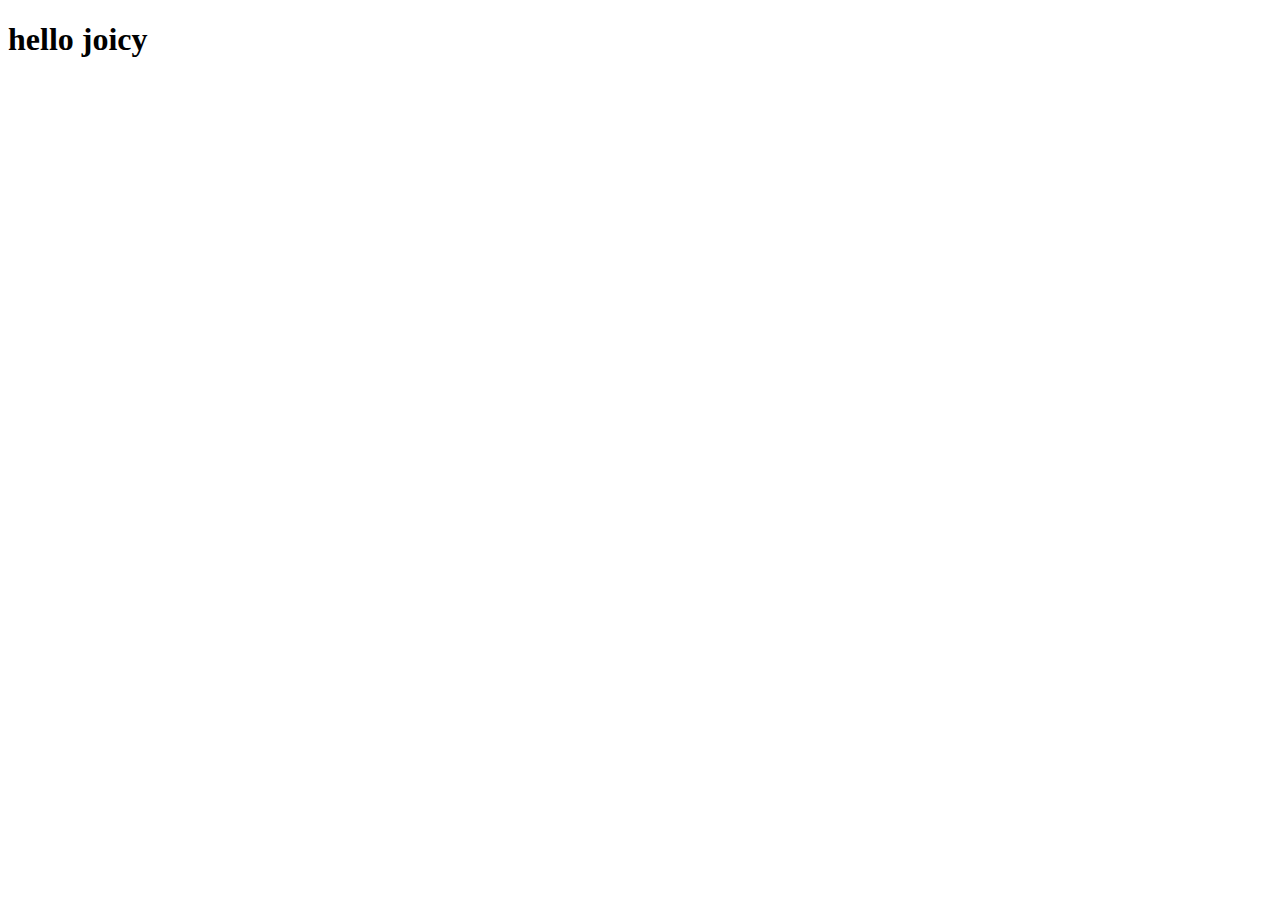
==== index.html @ d1c35540 "empty" ====
<!DOCTYPE html>
<html lang="en">
  <head>
    <meta charset="UTF-8">
    <meta name="viewport" content="width=device-width, initial-scale=1.0">
    <meta http-equiv="X-UA-Compatible" content="ie=edge">
    <title>Static Template</title>
  </head>
  <body>
    <h1>hello joicy</h1>
  </body>
</html>
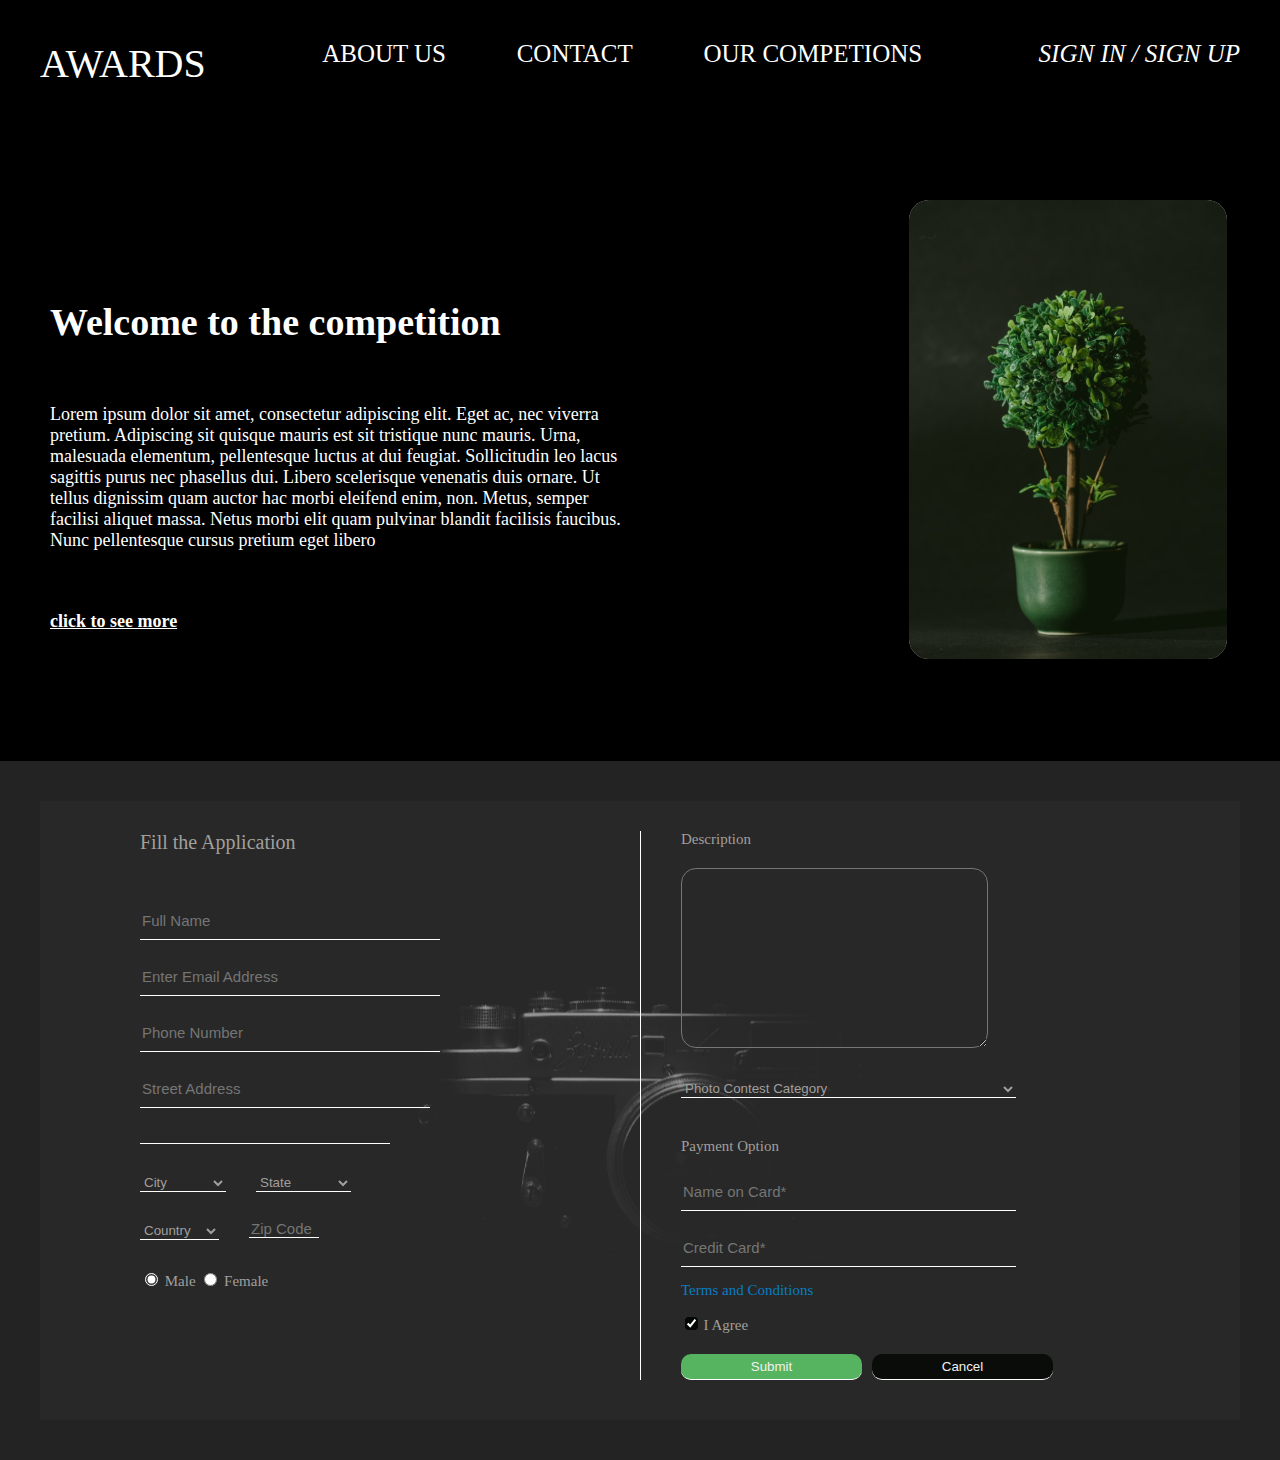
==== commit 0fc3b613: "webdesign" ====
--- a/index.html
+++ b/index.html
@@ -1,12 +1,139 @@
 <!DOCTYPE html>
 <html lang="en">
   <head>
-    <meta charset="UTF-8">
-    <meta name="viewport" content="width=device-width, initial-scale=1.0">
-    <meta http-equiv="X-UA-Compatible" content="ie=edge">
-    <title>Static Template</title>
+    <meta charset="UTF-8" />
+    <meta name="viewport" content="width=device-width, initial-scale=1.0" />
+    <meta http-equiv="X-UA-Compatible" content="ie=edge" />
+    <title>webpage </title>
+    <link href="style.css" rel="stylesheet" />
   </head>
-  <body>
-    <h1>hello joicy</h1>
-  </body>
-</html>+    <body>
+      <div class="parent-container">
+        <div class="nav-container">
+            <div class="award"><a href="awards" class="hover-effect">AWARDS</a></div>
+            <div class="nav-middile">
+              <div><a href="about us" class="hover-effect">ABOUT US </a></div>
+              <div><a href="contact" class="hover-effect">CONTACT</a></div>
+              <div><a href="competion" class="hover-effect">OUR COMPETIONS</a></div>
+            </div>
+            <div class="entry"><a href="signin/signout" class="hover-effect">SIGN IN / SIGN UP</a></div>
+        </div>
+        <div class="details">
+            <div class="content">
+                <div class="invite">
+                   Welcome to the competition
+                </div>
+                <div class="description">
+                Lorem ipsum dolor sit amet, consectetur adipiscing elit. Eget ac, nec viverra pretium. 
+                Adipiscing sit quisque mauris est sit tristique nunc mauris. Urna, malesuada elementum, 
+                pellentesque luctus at dui feugiat. Sollicitudin leo lacus sagittis purus nec phasellus dui. 
+                Libero scelerisque venenatis duis ornare. Ut tellus dignissim quam auctor hac morbi 
+                eleifend enim, non. Metus, semper facilisi aliquet massa. Netus morbi elit quam pulvinar 
+                blandit facilisis faucibus. Nunc pellentesque cursus pretium eget libero
+                </div>
+                <div class="click">
+                    <h4>click to see more</h4>
+                </div>
+            </div>
+            <div class="image">
+                <img src="/asset/tree.svg" alt="tree picture" height="459" width="318">;
+            </div>
+        </div>
+        <div class="parentbox">
+          <form>
+              <div class="childbox">
+                <div class="first-half">
+                  <div class="formhead">Fill the Application</div>
+                  <div><input type="text" id="full-name" class="textfield-length" name="fullname" placeholder="Full Name" required></div>
+                  <div><input type="email" id="email" class="textfield-length" name="email" placeholder="Enter Email Address"></div>
+                  <div><input type="tel" id="phone" class="textfield-length" name="phone" placeholder="Phone Number"></div>
+                  <div><input type="text" id="Address" name="Address" placeholder="Street Address"></div>
+                  <div><input type="text" id="empty-field" name="empty"></div>
+                  <div class="selection">
+                    <div> 
+                      <select name="city" id="city">
+                        <option value="city" class="option-colour">City</option>
+                        <option value="Mumbai" class="option-colour">Mumbai</option>
+                        <option value="Chennai" class="option-colour">Chennai</option>
+                        <option value="Bangalore" class="option-colour">Bangalore</option>
+                        <option value="Hyderabad" class="option-colour">Hyderabad</option>
+                      </select>
+                    </div>
+                    <div>
+                      <select name="state" id="state">
+                        <option value="state" class="option-colour">State</option>
+                        <option value="Maharashtra" class="option-colour">Maharashtra</option>
+                        <option value="Tamilnadu" class="option-colour">Tamilnadu</option>
+                        <option value="Karnataka" class="option-colour">Karnataka</option>
+                        <option value="Telangana" class="option-colour">Telangana</option>
+                      </select>
+                    </div>
+                  </div>
+                  <div class="select-country">
+                    <div>
+                      <select name="country" id="country">
+                        <option value="country" class="option-colour">Country</option>
+                        <option value="India" class="option-colour">India</option>
+                        <option value="Canada" class="option-colour">Canada</option>
+                        <option value="Singapore" class="option-colour">singapore</option>
+                        <option value="Germany" class="option-colour">Germany</option>
+                      </select>  
+                    </div>
+                    <div>
+                      <input type="text" id="zipcode" placeholder="Zip Code">
+                    </div>
+                  </div>
+                  <div class="icon">
+                    <input type="radio"  name="gender" id="male" checked>
+                    <label for="male">Male</label>
+                    <input type="radio" name="gender" id="Female">
+                    <label for="female">Female</label>
+                  </div>
+                </div>
+                <div class="second-half">
+                  <div class="explanation">
+                    <label for="Description">Description</label>
+                  </div>
+                  <div>
+                    <textarea name="description" class="explanation-area"></textarea>
+                  </div>
+                  <div>
+                    <select name="photo-contest" id="photo" class="textfield-length">
+                      <option value="contest" class="option-colour">Photo Contest Category</option>
+                      <option value="nature" class="option-colour">Art of Nature</option>
+                      <option value="aquatic" class="option-colour">Aquatic Life</option>
+                      <option value="wild" class="option-colour">Wild Life</option>
+                    </select>  
+                  </div>
+                  <div class="payment">
+                    <label for="payment">Payment Option</label>
+                  </div>
+                  <div>
+                    <input type="text" id="card" class="textfield-length" name="card" placeholder="Name on Card*">
+                  </div>
+                  <div>
+                    <input type="text" id="credit" class="textfield-length" name="credit" placeholder="Credit Card*">
+                  </div>
+                  <div class="terms">
+                    <label for="terms" class="conditions">Terms and Conditions</label>
+                  </div>
+                  <div>
+                    <input type="checkbox" name="checkbox" id="accept" checked />
+                    <label for="agree" class="agreement">I Agree</label>
+                  </div>
+                  <div class="submission">
+                    <div>
+                      <input type=" button" id="submit" value="Submit">
+                    </div>
+                    <div>
+                      <input type=" button" id="cancel" value="Cancel">
+                    </div>
+                  </div>
+                </div>
+              </div> 
+          </form>    
+        </div>
+      </div>
+    </body>
+</html>
+
--- a/style.css
+++ b/style.css
@@ -0,0 +1,317 @@
+ *{
+    box-sizing: border-box;
+    
+ } 
+ html
+ {
+   font-size: 62.5%;
+   
+ }
+ body
+ { 
+   margin: 0; 
+   background-color: black;
+   
+ }
+.parent-container
+ {
+    
+    width: 100%;  
+    
+ }    
+ .nav-container
+ {
+   width: 100%; 
+   display: flex;
+   justify-content: space-between;
+   padding:4rem;
+   position: fixed;
+   background-color:black;
+}
+
+.nav-middile
+{
+ width: 50%;
+ display:flex ;
+ justify-content:space-between;
+ font-family:Arsenal;
+ font-size: 2.5rem;
+ font-weight: 400;
+}
+a
+ {
+   text-decoration: none;
+   color:white;
+}
+.award
+{font-family:Arsenal ;
+ font-size: 4rem;
+ font-weight: 400;
+}
+.hover-effect:hover
+{
+   font-weight: 700;
+}
+
+.entry
+{
+ font-family:Inter;
+ font-size: 2.5rem;
+ font-style: italic;
+ font-weight: 400;
+}   
+
+.details
+{
+  display:flex;
+  justify-content:space-between;
+  margin-left: 50px;
+  margin-right: 50px; 
+}
+.invite
+{
+   font-family:Inter;
+  font-size: 3.8rem;
+  font-weight: 600;
+}
+.content
+{
+    color: white;
+    margin-top: 30rem;
+    max-width:50%;
+}
+.description
+{  margin-top: 60px;
+   margin-bottom: 60px;
+   font-family:Inter;
+   font-size: 1.8rem;
+   font-weight: 300;
+}
+.click
+{ 
+   font-family:Inter;
+   font-size: 1.8rem;
+   font-weight: 300;
+   cursor:pointer; 
+   color:white;
+   text-decoration: underline;
+}
+.image
+{
+  border-radius: 30px;
+  margin-top: 20rem;
+  
+}
+.parentbox
+{
+   
+   width:100%; 
+   margin-top:100px;
+   padding:40px; 
+   background-image: url(/asset/camera.svg);
+   background-position: center;
+}
+.childbox
+{
+  
+   width: 100%; 
+    background-color:rgba(46,46,46,.5);   
+    display:flex;
+    justify-content:flex-start;
+    padding-top: 3rem;
+    padding-bottom: 4rem;
+}
+ .textfield-length
+{
+  width: 60%;
+} 
+ .first-half
+{
+   width: 50%;   
+   padding-left: 10rem; 
+    
+}
+ .second-half
+ {  width: 50%; 
+   border-left: 1px solid white;
+   padding-left: 4rem;
+}  
+.formhead
+{
+ font-size: 2rem;
+ margin-bottom: 30px;
+ color: rgb(161, 159, 156);
+   
+}
+ input
+{
+  background-color: transparent;
+  border: none;
+  border-bottom: 1px solid white;
+  padding-bottom: 10px;
+  padding-top:30px;  
+}  
+ 
+#empty-field
+{
+ 
+   padding-bottom: 10px;
+   padding-top:10px;
+   width:50%;
+}
+
+::placeholder
+{
+   font-size: 1.5rem;
+}
+.selection
+{
+  
+  display:flex;
+  justify-content:flex-start;
+}
+#city
+{
+   background-color:transparent;
+   border: none;
+   border-bottom: 1px solid white;
+   margin-top:30px;
+   color:rgb(161, 159, 156);
+   margin-right: 3rem;
+   
+}
+#state
+{
+   background-color:transparent;
+   border: none;
+   border-bottom: 1px solid white;
+   margin-top:30px;
+   color: rgb(161, 159, 156);
+   
+}
+#Address
+{
+  width: 58%;
+}
+.select-country
+{ 
+   display:flex;
+  justify-content: flex-start;
+}
+#country
+{
+   background-color:transparent;
+   border: none;
+   border-bottom: 1px solid white;
+   margin-top:30px;
+   color: rgb(161, 159, 156);
+   margin-right: 3rem;
+  
+}
+#zipcode
+{
+   padding-bottom: 0;
+   width: 70px;
+}
+.option-colour
+{
+ color: white;
+ background-color:rgb(53, 52, 52);
+}
+
+.icon
+{
+  margin-top: 30px;
+  color:rgb(161, 159, 156);
+  font-size: 1.5rem;  
+}
+input[type="radio"] 
+{
+   accent-color: white;
+}
+
+
+.explanation
+{
+   background-color:transparent;
+   color:rgb(161, 159, 156);
+   font-size:1.5rem; 
+}
+.explanation-area
+{
+ width:55%;
+ height: 20vh;
+ border-radius: 15px;
+ margin-top: 20px;
+ background-color:transparent;
+}
+#photo
+{
+   background-color:transparent;
+   border: none;
+   border-bottom: 1px solid white;
+   margin-top:30px;
+   color: rgb(161, 159, 156);  
+}
+.payment
+{
+   background-color:transparent;
+   color: rgb(161, 159, 156);
+   font-size: 1.5rem;
+   margin-top: 40px;
+    
+}
+.conditions
+{
+   background-color:transparent;
+   color: rgb(7, 125, 194);
+   font-size: 1.5rem; 
+   
+}
+.terms
+{
+  margin-top: 15px;
+  margin-bottom: 15px;
+}
+.agreement
+{
+   background-color:transparent;
+   color: rgb(161, 159, 156);
+   font-size: 1.5rem; 
+}
+input[type="checkbox"] 
+{
+   accent-color: rgb(4, 8, 5);
+}
+
+ .submission
+{
+  display: flex;
+  justify-content:flex-start;  
+}   
+#submit
+{
+   background-color: rgba(86, 179, 95, 1);
+   color: rgba(241, 241, 241, 1);
+   cursor: pointer;
+   border-radius: 10px;
+   padding-top: 0.5rem;
+   padding-bottom: 0.5rem;
+   margin-top: 2rem;
+   text-align: center;
+   margin-right: 1rem;
+}
+#cancel
+{
+   background-color: rgb(9, 12, 9);
+   color: rgba(241, 241, 241, 1);
+   cursor: pointer;
+   border-radius: 10px;
+   padding-top: 0.5rem; 
+   padding-bottom: 0.5rem;
+   margin-top: 2rem;
+   text-align: center;
+}
+
+    
+
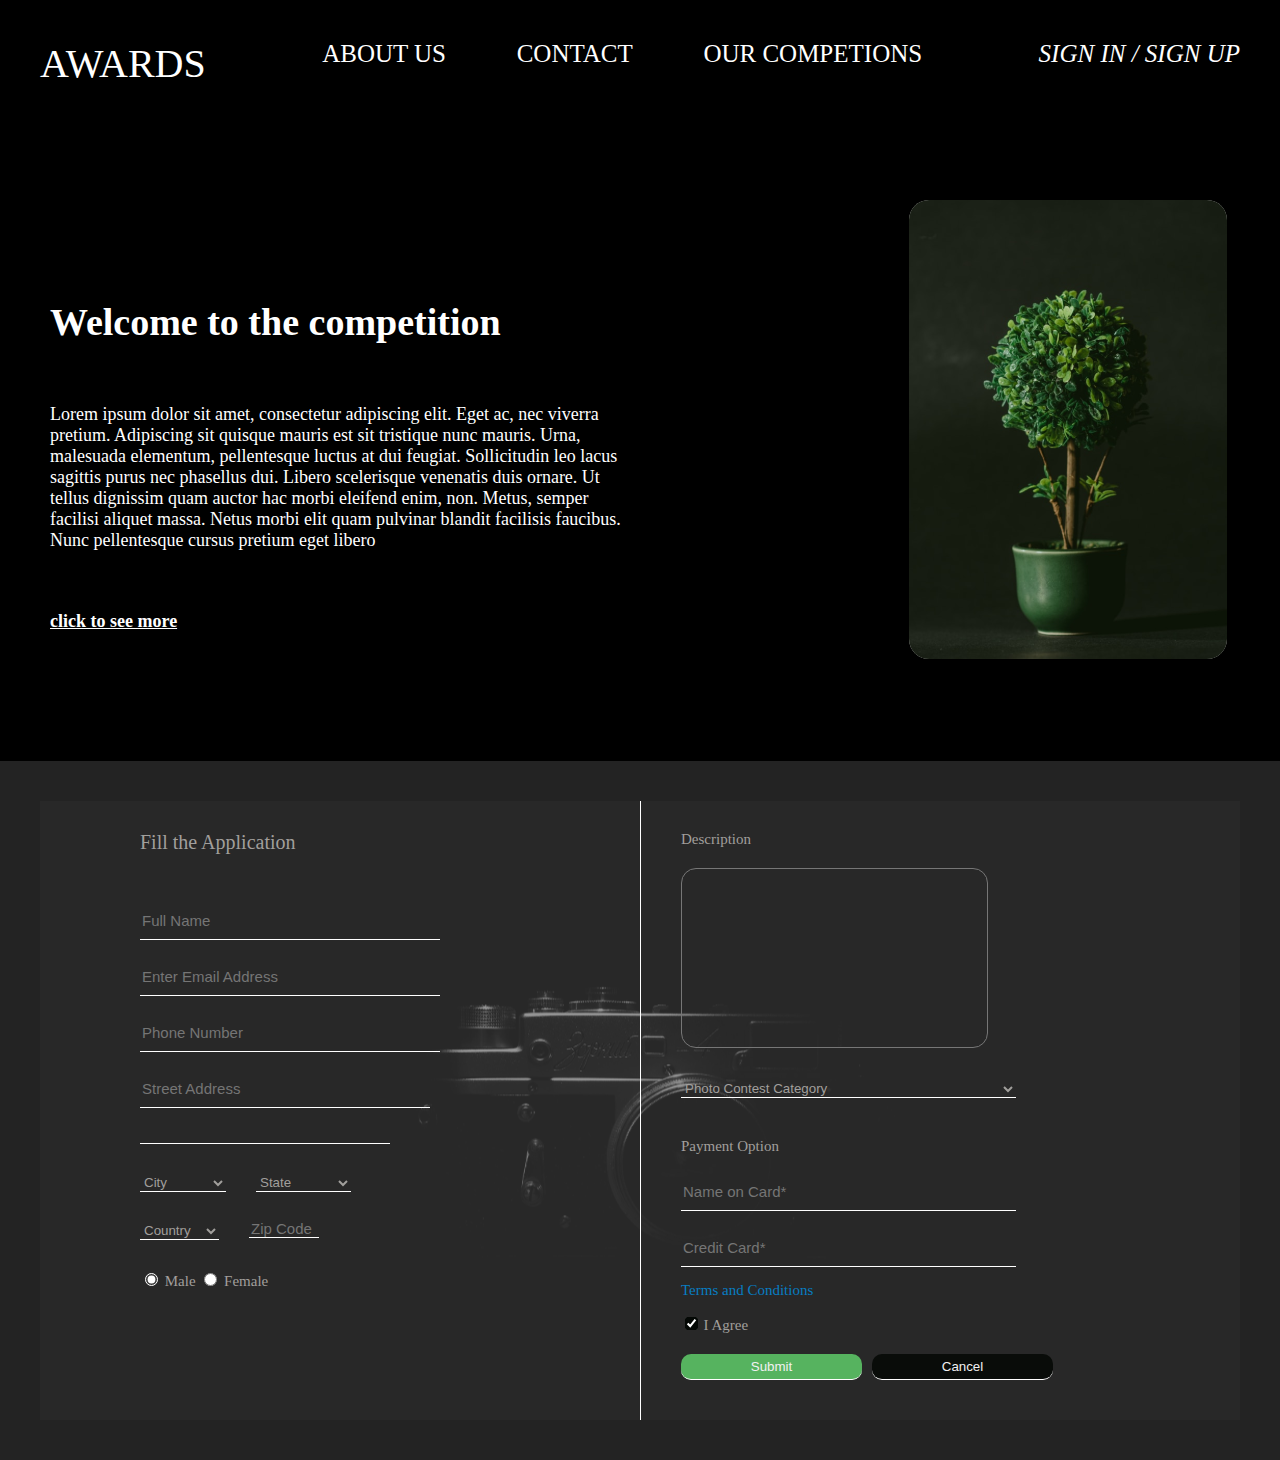
==== commit 7b118be5: "webpage" ====
--- a/index.html
+++ b/index.html
@@ -46,7 +46,7 @@
                   <div class="formhead">Fill the Application</div>
                   <div><input type="text" id="full-name" class="textfield-length" name="fullname" placeholder="Full Name" required></div>
                   <div><input type="email" id="email" class="textfield-length" name="email" placeholder="Enter Email Address"></div>
-                  <div><input type="tel" id="phone" class="textfield-length" name="phone" placeholder="Phone Number"></div>
+                  <div><input type="number" id="phone" class="textfield-length" name="phone" placeholder="Phone Number"></div>
                   <div><input type="text" id="Address" name="Address" placeholder="Street Address"></div>
                   <div><input type="text" id="empty-field" name="empty"></div>
                   <div class="selection">
--- a/style.css
+++ b/style.css
@@ -13,17 +13,20 @@
    background-color: black;
    
  }
+ 
 .parent-container
  {
     
-    width: 100%;  
-    
- }    
+  /*min-width: 1200px; */ width: 100%;
+        
+    
+ }   
  .nav-container
  {
-   width: 100%; 
+   width: 100%;  
    display: flex;
    justify-content: space-between;
+   flex-wrap: wrap;
    padding:4rem;
    position: fixed;
    background-color:black;
@@ -34,6 +37,7 @@
  width: 50%;
  display:flex ;
  justify-content:space-between;
+ flex-wrap: wrap;
  font-family:Arsenal;
  font-size: 2.5rem;
  font-weight: 400;
@@ -44,7 +48,8 @@
    color:white;
 }
 .award
-{font-family:Arsenal ;
+{
+ font-family:Arsenal ;
  font-size: 4rem;
  font-weight: 400;
 }
@@ -65,6 +70,7 @@
 {
   display:flex;
   justify-content:space-between;
+  flex-wrap: wrap;
   margin-left: 50px;
   margin-right: 50px; 
 }
@@ -105,21 +111,24 @@
 .parentbox
 {
    
-   width:100%; 
+  width: 100%;  
    margin-top:100px;
    padding:40px; 
    background-image: url(/asset/camera.svg);
    background-position: center;
+   background-repeat: no-repeat;
+   
 }
 .childbox
 {
-  
-   width: 100%; 
+    width:100%;    
     background-color:rgba(46,46,46,.5);   
     display:flex;
-    justify-content:flex-start;
-    padding-top: 3rem;
-    padding-bottom: 4rem;
+    justify-content:flex-start; 
+    flex-wrap: wrap;
+    height: fit-content;
+    /* padding-top: 3rem;
+    padding-bottom: 4rem; */
 }
  .textfield-length
 {
@@ -127,18 +136,23 @@
 } 
  .first-half
 {
-   width: 50%;   
+  width:50%;
+  min-width:40rem; 
    padding-left: 10rem; 
     
 }
  .second-half
- {  width: 50%; 
+   {  
+   width:50%; 
+   min-width:40rem;
    border-left: 1px solid white;
    padding-left: 4rem;
+   
 }  
 .formhead
 {
  font-size: 2rem;
+ margin-top: 3rem;
  margin-bottom: 30px;
  color: rgb(161, 159, 156);
    
@@ -169,6 +183,7 @@
   
   display:flex;
   justify-content:flex-start;
+  flex-wrap: wrap;
 }
 #city
 {
@@ -179,6 +194,7 @@
    color:rgb(161, 159, 156);
    margin-right: 3rem;
    
+   
 }
 #state
 {
@@ -197,6 +213,7 @@
 { 
    display:flex;
   justify-content: flex-start;
+  flex-wrap: wrap;
 }
 #country
 {
@@ -213,17 +230,18 @@
    padding-bottom: 0;
    width: 70px;
 }
-.option-colour
+ .option-colour
 {
  color: white;
  background-color:rgb(53, 52, 52);
-}
+} 
 
 .icon
 {
   margin-top: 30px;
   color:rgb(161, 159, 156);
-  font-size: 1.5rem;  
+  font-size: 1.5rem; 
+  margin-bottom: 4rem;; 
 }
 input[type="radio"] 
 {
@@ -235,7 +253,8 @@
 {
    background-color:transparent;
    color:rgb(161, 159, 156);
-   font-size:1.5rem; 
+   font-size:1.5rem;
+   margin-top: 3rem; 
 }
 .explanation-area
 {
@@ -244,15 +263,16 @@
  border-radius: 15px;
  margin-top: 20px;
  background-color:transparent;
-}
-#photo
+ resize: none;
+}
+ #photo
 {
    background-color:transparent;
    border: none;
    border-bottom: 1px solid white;
    margin-top:30px;
    color: rgb(161, 159, 156);  
-}
+} 
 .payment
 {
    background-color:transparent;
@@ -282,12 +302,16 @@
 input[type="checkbox"] 
 {
    accent-color: rgb(4, 8, 5);
+   
 }
 
  .submission
 {
   display: flex;
-  justify-content:flex-start;  
+  justify-content:flex-start; 
+  flex-wrap: wrap;
+  margin-bottom: 4rem;; 
+  
 }   
 #submit
 {
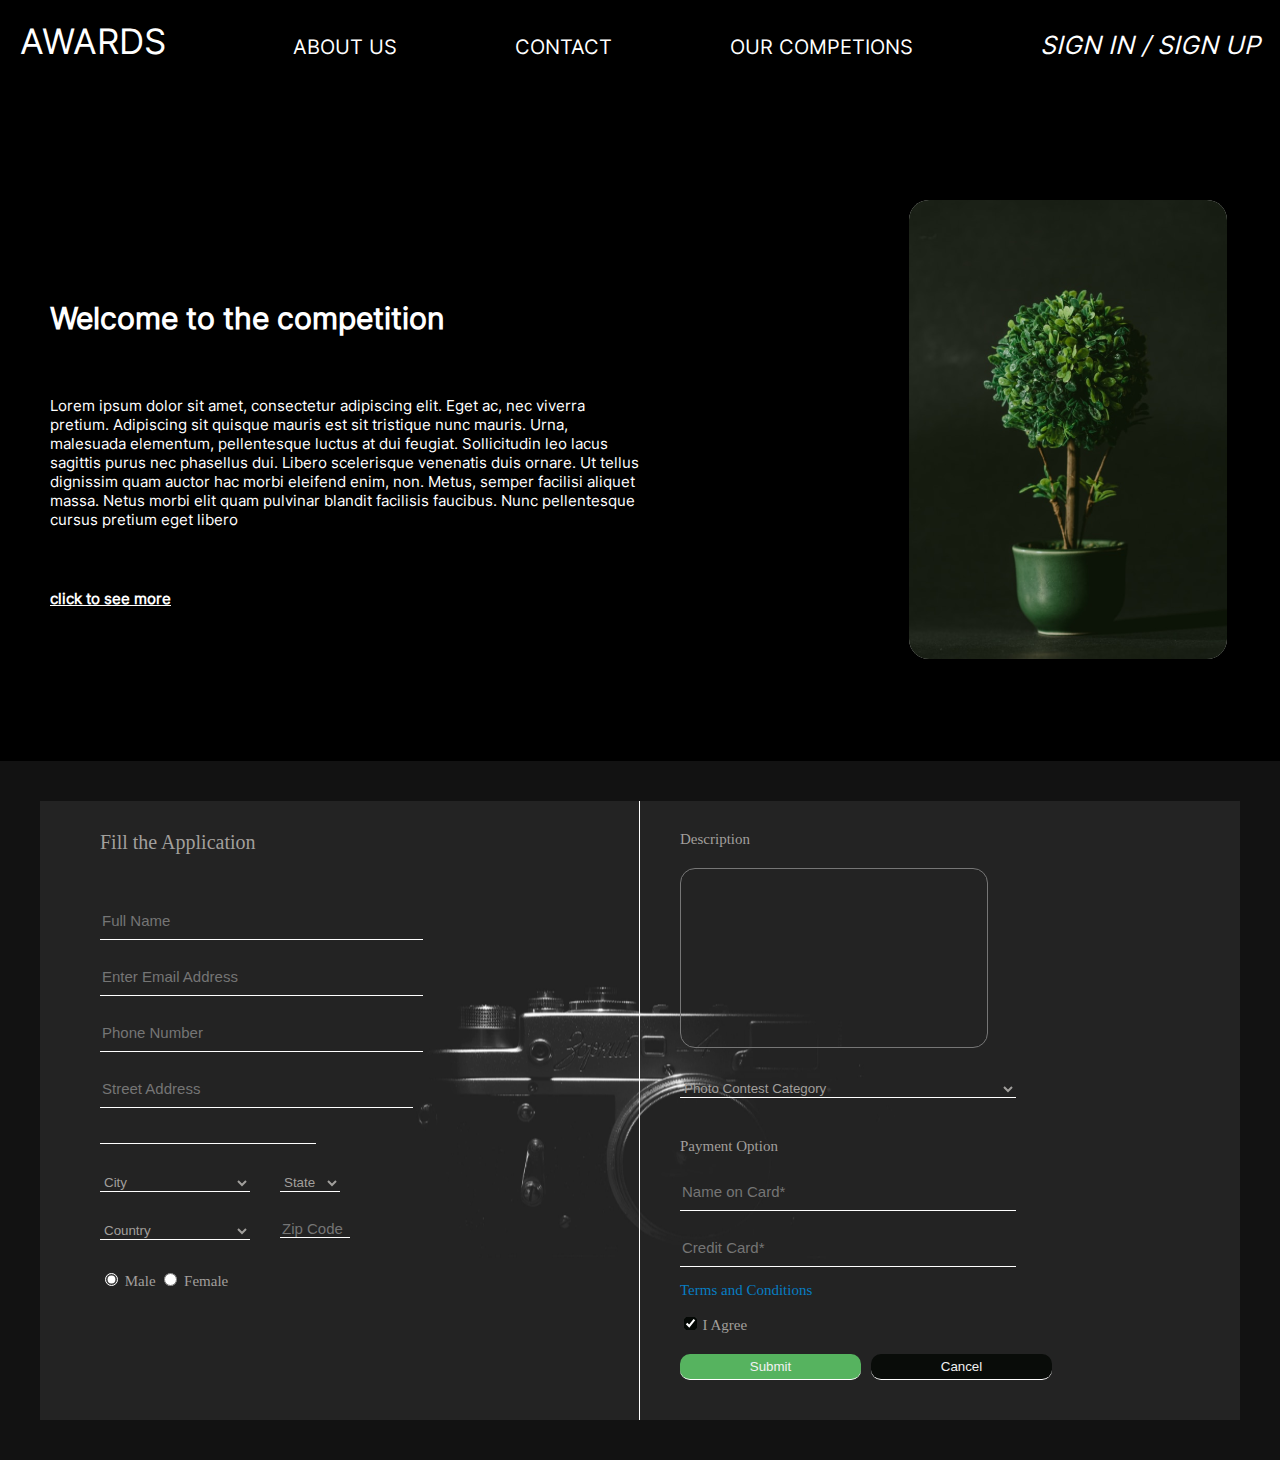
==== commit 6e8e4f06: "webpage assignment" ====
--- a/index.html
+++ b/index.html
@@ -90,6 +90,7 @@
                     <label for="female">Female</label>
                   </div>
                 </div>
+                
                 <div class="second-half">
                   <div class="explanation">
                     <label for="Description">Description</label>
--- a/style.css
+++ b/style.css
@@ -7,27 +7,33 @@
    font-size: 62.5%;
    
  }
+ @font-face
+ {
+   font-family:inter;
+   src:url(./font/Inter/static/Inter-Regular.ttf)
+ }
+
  body
  { 
    margin: 0; 
    background-color: black;
-   
  }
  
 .parent-container
  {
     
-  /*min-width: 1200px; */ width: 100%;
-        
-    
- }   
+   width: 100%;
+   max-width:1500px;      
+}
+
  .nav-container
  {
    width: 100%;  
    display: flex;
    justify-content: space-between;
+   align-items: baseline;
    flex-wrap: wrap;
-   padding:4rem;
+   padding:2rem; 
    position: fixed;
    background-color:black;
 }
@@ -37,9 +43,10 @@
  width: 50%;
  display:flex ;
  justify-content:space-between;
+ align-items:flex-end; 
  flex-wrap: wrap;
- font-family:Arsenal;
- font-size: 2.5rem;
+ font-family:inter;
+ font-size: 2rem;
  font-weight: 400;
 }
 a
@@ -49,9 +56,10 @@
 }
 .award
 {
- font-family:Arsenal ;
- font-size: 4rem;
+ font-family:inter;
+ font-size: 3.5rem;
  font-weight: 400;
+ 
 }
 .hover-effect:hover
 {
@@ -76,8 +84,8 @@
 }
 .invite
 {
-   font-family:Inter;
-  font-size: 3.8rem;
+  font-family:Inter;
+  font-size: 3rem;
   font-weight: 600;
 }
 .content
@@ -90,13 +98,13 @@
 {  margin-top: 60px;
    margin-bottom: 60px;
    font-family:Inter;
-   font-size: 1.8rem;
+   font-size: 1.5rem;
    font-weight: 300;
 }
 .click
 { 
    font-family:Inter;
-   font-size: 1.8rem;
+   font-size: 1.5rem;
    font-weight: 300;
    cursor:pointer; 
    color:white;
@@ -110,44 +118,39 @@
 }
 .parentbox
 {
-   
-  width: 100%;  
+   background-color:rgba(35,35,35,.5);
+   width: 100%;  
    margin-top:100px;
    padding:40px; 
+   min-width: 500px;  
+   
+}
+.childbox
+{  
+   display:flex;
+   justify-content:space-around; 
+   flex-wrap: wrap;
    background-image: url(/asset/camera.svg);
    background-position: center;
    background-repeat: no-repeat;
-   
-}
-.childbox
-{
-    width:100%;    
-    background-color:rgba(46,46,46,.5);   
-    display:flex;
-    justify-content:flex-start; 
-    flex-wrap: wrap;
-    height: fit-content;
-    /* padding-top: 3rem;
-    padding-bottom: 4rem; */
-}
+   background-image: cover;
+} 
  .textfield-length
 {
   width: 60%;
 } 
  .first-half
 {
-  width:50%;
-  min-width:40rem; 
-   padding-left: 10rem; 
-    
+  flex-grow: 1; 
+  flex-basis: 50%;
+  border-right: 1px solid white;
+  padding-left:6rem;
 }
  .second-half
-   {  
-   width:50%; 
-   min-width:40rem;
-   border-left: 1px solid white;
-   padding-left: 4rem;
-   
+{  
+  flex-grow: 1;
+  flex-basis: 50%;
+  padding-left: 4rem;
 }  
 .formhead
 {
@@ -163,7 +166,12 @@
   border: none;
   border-bottom: 1px solid white;
   padding-bottom: 10px;
-  padding-top:30px;  
+  padding-top:30px;
+  color: white;
+}
+input:focus,textarea:focus
+{
+  outline: none;
 }  
  
 #empty-field
@@ -171,7 +179,7 @@
  
    padding-bottom: 10px;
    padding-top:10px;
-   width:50%;
+   width:40%;
 }
 
 ::placeholder
@@ -193,8 +201,7 @@
    margin-top:30px;
    color:rgb(161, 159, 156);
    margin-right: 3rem;
-   
-   
+   width:15rem;
 }
 #state
 {
@@ -203,7 +210,7 @@
    border-bottom: 1px solid white;
    margin-top:30px;
    color: rgb(161, 159, 156);
-   
+   width: 6rem;
 }
 #Address
 {
@@ -211,7 +218,7 @@
 }
 .select-country
 { 
-   display:flex;
+  display:flex;
   justify-content: flex-start;
   flex-wrap: wrap;
 }
@@ -223,18 +230,19 @@
    margin-top:30px;
    color: rgb(161, 159, 156);
    margin-right: 3rem;
-  
+   width: 15rem;
 }
 #zipcode
 {
    padding-bottom: 0;
-   width: 70px;
+   width:7rem;
 }
  .option-colour
 {
  color: white;
  background-color:rgb(53, 52, 52);
 } 
+
 
 .icon
 {
@@ -264,6 +272,7 @@
  margin-top: 20px;
  background-color:transparent;
  resize: none;
+ color: white;
 }
  #photo
 {
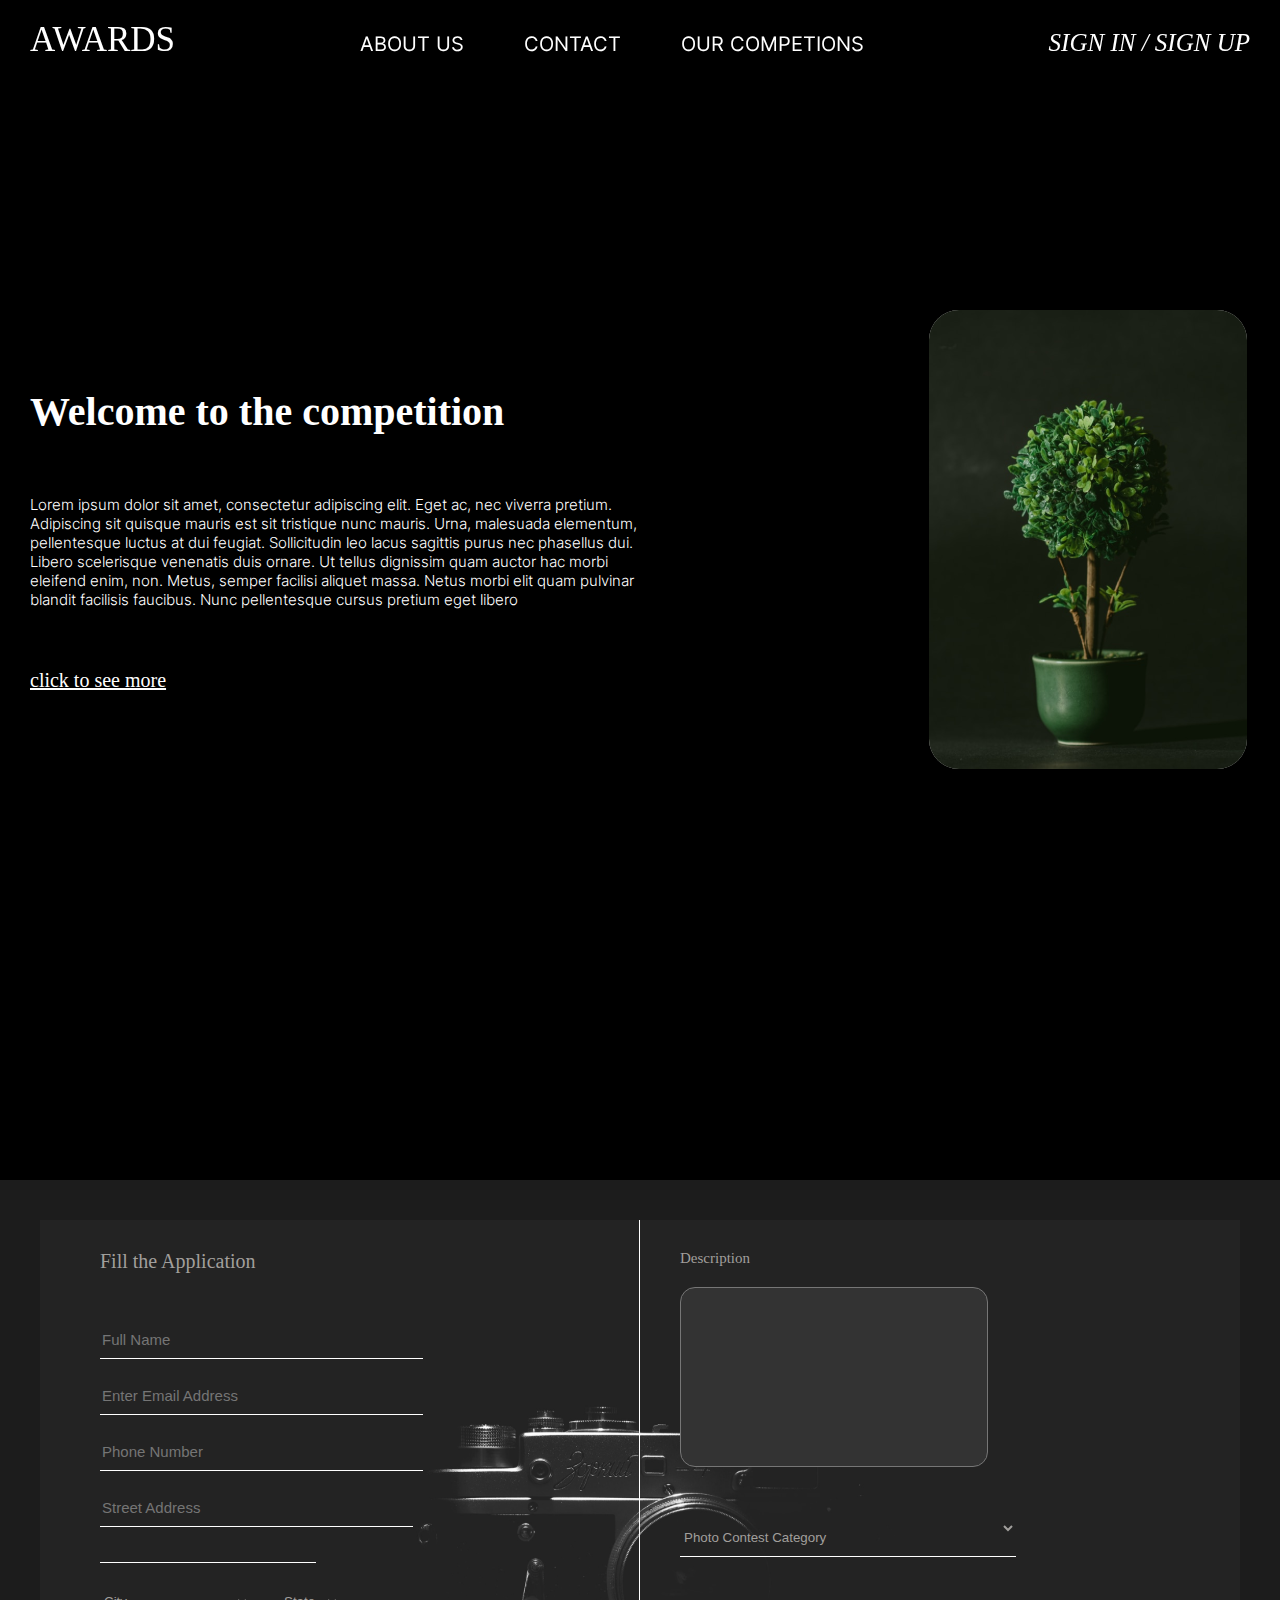
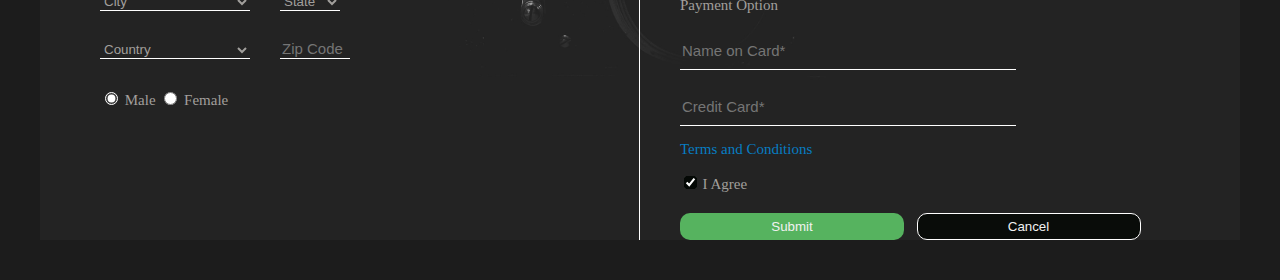
==== commit 495b4745: "assignment webpage" ====
--- a/index.html
+++ b/index.html
@@ -8,89 +8,81 @@
     <link href="style.css" rel="stylesheet" />
   </head>
     <body>
-      <div class="parent-container">
-        <div class="nav-container">
-            <div class="award"><a href="awards" class="hover-effect">AWARDS</a></div>
-            <div class="nav-middile">
-              <div><a href="about us" class="hover-effect">ABOUT US </a></div>
-              <div><a href="contact" class="hover-effect">CONTACT</a></div>
-              <div><a href="competion" class="hover-effect">OUR COMPETIONS</a></div>
+     <div class="parent-container">
+          <div class="nav-container">
+              <div class="award"><a href="awards" class="hover-effect">AWARDS</a></div>
+              <div class="nav-middile">
+                <div><a href="about us" class="hover-effect">ABOUT US </a></div>
+                <div><a href="contact" class="hover-effect">CONTACT</a></div>
+                <div><a href="competion" class="hover-effect">OUR COMPETIONS</a></div>
+              </div>
+              <div class="entry"><a href="signin/signout" class="hover-effect">SIGN IN / SIGN UP</a></div>
+          </div>
+        <div class="second-container">
+            <div class="details">
+              <div class="content">
+                  <div class="invite">
+                   Welcome to the competition
+                  </div>
+                  <div class="description">
+                  Lorem ipsum dolor sit amet, consectetur adipiscing elit. Eget ac, nec viverra pretium. 
+                  Adipiscing sit quisque mauris est sit tristique nunc mauris. Urna, malesuada elementum, 
+                  pellentesque luctus at dui feugiat. Sollicitudin leo lacus sagittis purus nec phasellus dui. 
+                  Libero scelerisque venenatis duis ornare. Ut tellus dignissim quam auctor hac morbi 
+                  eleifend enim, non. Metus, semper facilisi aliquet massa. Netus morbi elit quam pulvinar 
+                  blandit facilisis faucibus. Nunc pellentesque cursus pretium eget libero
+                  </div>
+                  <div class="click">
+                    click to see more
+                  </div>
+              </div>
+              <div>
+                <img src="/asset/image/tree.svg" alt="tree picture" class="image">;
+              </div>
             </div>
-            <div class="entry"><a href="signin/signout" class="hover-effect">SIGN IN / SIGN UP</a></div>
-        </div>
-        <div class="details">
-            <div class="content">
-                <div class="invite">
-                   Welcome to the competition
-                </div>
-                <div class="description">
-                Lorem ipsum dolor sit amet, consectetur adipiscing elit. Eget ac, nec viverra pretium. 
-                Adipiscing sit quisque mauris est sit tristique nunc mauris. Urna, malesuada elementum, 
-                pellentesque luctus at dui feugiat. Sollicitudin leo lacus sagittis purus nec phasellus dui. 
-                Libero scelerisque venenatis duis ornare. Ut tellus dignissim quam auctor hac morbi 
-                eleifend enim, non. Metus, semper facilisi aliquet massa. Netus morbi elit quam pulvinar 
-                blandit facilisis faucibus. Nunc pellentesque cursus pretium eget libero
-                </div>
-                <div class="click">
-                    <h4>click to see more</h4>
-                </div>
-            </div>
-            <div class="image">
-                <img src="/asset/tree.svg" alt="tree picture" height="459" width="318">;
-            </div>
-        </div>
-        <div class="parentbox">
-          <form>
-              <div class="childbox">
-                <div class="first-half">
-                  <div class="formhead">Fill the Application</div>
-                  <div><input type="text" id="full-name" class="textfield-length" name="fullname" placeholder="Full Name" required></div>
-                  <div><input type="email" id="email" class="textfield-length" name="email" placeholder="Enter Email Address"></div>
-                  <div><input type="number" id="phone" class="textfield-length" name="phone" placeholder="Phone Number"></div>
-                  <div><input type="text" id="Address" name="Address" placeholder="Street Address"></div>
-                  <div><input type="text" id="empty-field" name="empty"></div>
-                  <div class="selection">
-                    <div> 
-                      <select name="city" id="city">
-                        <option value="city" class="option-colour">City</option>
-                        <option value="Mumbai" class="option-colour">Mumbai</option>
-                        <option value="Chennai" class="option-colour">Chennai</option>
-                        <option value="Bangalore" class="option-colour">Bangalore</option>
-                        <option value="Hyderabad" class="option-colour">Hyderabad</option>
-                      </select>
+            <div class="parentbox">
+              <form>
+                <div class="childbox">
+                  <div class="first-half">
+                    <div class="formhead">Fill the Application</div>
+                    <div><input type="text" id="full-name" class="textfield-length" name="fullname" placeholder="Full Name" required></div>
+                    <div><input type="email" id="email" class="textfield-length" name="email" placeholder="Enter Email Address"></div>
+                    <div><input type="number" id="phone" class="textfield-length" name="phone" placeholder="Phone Number"></div>
+                    <div><input type="text" id="Address" name="Address" placeholder="Street Address"></div>
+                    <div><input type="text" id="empty-field" name="empty"></div>
+                    <div class="selection">
+                        <select name="city" id="city">
+                          <option value="city" class="option-colour">City</option>
+                          <option value="Mumbai" class="option-colour">Mumbai</option>
+                          <option value="Chennai" class="option-colour">Chennai</option>
+                          <option value="Bangalore" class="option-colour">Bangalore</option>
+                          <option value="Hyderabad" class="option-colour">Hyderabad</option>
+                        </select>
+                        <select name="state" id="state">
+                          <option value="state" class="option-colour">State</option>
+                          <option value="Maharashtra" class="option-colour">Maharashtra</option>
+                          <option value="Tamilnadu" class="option-colour">Tamilnadu</option>
+                          <option value="Karnataka" class="option-colour">Karnataka</option>
+                          <option value="Telangana" class="option-colour">Telangana</option>
+                        </select>
                     </div>
-                    <div>
-                      <select name="state" id="state">
-                        <option value="state" class="option-colour">State</option>
-                        <option value="Maharashtra" class="option-colour">Maharashtra</option>
-                        <option value="Tamilnadu" class="option-colour">Tamilnadu</option>
-                        <option value="Karnataka" class="option-colour">Karnataka</option>
-                        <option value="Telangana" class="option-colour">Telangana</option>
-                      </select>
+                    <div class="select-country">
+                        <select name="country" id="country">
+                          <option value="country" class="option-colour">Country</option>
+                          <option value="India" class="option-colour">India</option>
+                          <option value="Canada" class="option-colour">Canada</option>
+                          <option value="Singapore" class="option-colour">singapore</option>
+                          <option value="Germany" class="option-colour">Germany</option>
+                        </select>  
+                        <input type="text" id="zipcode" placeholder="Zip Code">
+                    </div>
+                    <div class="icon">
+                      <input type="radio"  name="gender" id="male" checked>
+                      <label for="male">Male</label>
+                      <input type="radio" name="gender" id="Female">
+                      <label for="female">Female</label>
                     </div>
                   </div>
-                  <div class="select-country">
-                    <div>
-                      <select name="country" id="country">
-                        <option value="country" class="option-colour">Country</option>
-                        <option value="India" class="option-colour">India</option>
-                        <option value="Canada" class="option-colour">Canada</option>
-                        <option value="Singapore" class="option-colour">singapore</option>
-                        <option value="Germany" class="option-colour">Germany</option>
-                      </select>  
-                    </div>
-                    <div>
-                      <input type="text" id="zipcode" placeholder="Zip Code">
-                    </div>
-                  </div>
-                  <div class="icon">
-                    <input type="radio"  name="gender" id="male" checked>
-                    <label for="male">Male</label>
-                    <input type="radio" name="gender" id="Female">
-                    <label for="female">Female</label>
-                  </div>
-                </div>
-                
                 <div class="second-half">
                   <div class="explanation">
                     <label for="Description">Description</label>
@@ -123,18 +115,16 @@
                     <label for="agree" class="agreement">I Agree</label>
                   </div>
                   <div class="submission">
-                    <div>
-                      <input type=" button" id="submit" value="Submit">
-                    </div>
-                    <div>
-                      <input type=" button" id="cancel" value="Cancel">
+                      <input type="submit" id="submit" value="Submit">
+                      <input type="submit" id="cancel" value="Cancel">
                     </div>
                   </div>
                 </div>
-              </div> 
+              </div>   
+            </div> 
           </form>    
-        </div>
       </div>
+     </div>
     </body>
 </html>
 
--- a/style.css
+++ b/style.css
@@ -10,41 +10,49 @@
  @font-face
  {
    font-family:inter;
-   src:url(./font/Inter/static/Inter-Regular.ttf)
+   src:url(./asset/font/Inter-VariableFont_slnt\,wght.ttf)
  }
 
  body
  { 
    margin: 0; 
    background-color: black;
- }
- 
-.parent-container
- {
-    
+   display: flex;
+   justify-content:center;
+ }
+ .parent-container
+ {
+   width: 100%; 
+   max-width:1500px;
+ }  
+ second-container
+ {
+   padding-top: 6rem;
+ }
+.nav-container
+ { 
    width: 100%;
-   max-width:1500px;      
-}
-
- .nav-container
- {
-   width: 100%;  
+   height: 2rem;
+   max-width: 1500px; 
    display: flex;
    justify-content: space-between;
    align-items: baseline;
    flex-wrap: wrap;
-   padding:2rem; 
-   position: fixed;
+   padding-top: 2rem;
+   padding-bottom: 2rem;
+   padding-right: 3rem;
+   padding-left: 3rem;   
+   position: fixed;  
    background-color:black;
-}
-
+ }
 .nav-middile
 {
- width: 50%;
+ 
  display:flex ;
+ gap:6rem;
  justify-content:space-between;
  align-items:flex-end; 
- flex-wrap: wrap;
+ flex-wrap: wrap; 
  font-family:inter;
  font-size: 2rem;
  font-weight: 400;
@@ -56,10 +64,10 @@
 }
 .award
 {
- font-family:inter;
  font-size: 3.5rem;
  font-weight: 400;
- 
+ display: flex;
+ align-items: flex-end;
 }
 .hover-effect:hover
 {
@@ -68,7 +76,6 @@
 
 .entry
 {
- font-family:Inter;
  font-size: 2.5rem;
  font-style: italic;
  font-weight: 400;
@@ -78,34 +85,37 @@
 {
   display:flex;
   justify-content:space-between;
+  padding-left:3rem;
+  padding-right: 3rem;
+  align-items: center; 
   flex-wrap: wrap;
-  margin-left: 50px;
-  margin-right: 50px; 
+  height: 120vh; 
+  /* margin-left: 50px;
+  margin-right: 50px;  */
 }
 .invite
 {
-  font-family:Inter;
-  font-size: 3rem;
+  font-size: 4rem;
   font-weight: 600;
 }
 .content
 {
     color: white;
-    margin-top: 30rem;
-    max-width:50%;
+    flex-basis:50%;
+    display: flex;
+    flex-direction: column;
+    justify-content: space-evenly;
 }
 .description
-{  margin-top: 60px;
-   margin-bottom: 60px;
-   font-family:Inter;
+ {  padding-top: 6rem;
+   padding-bottom: 6rem; 
+    font-family:Inter; 
    font-size: 1.5rem;
    font-weight: 300;
 }
 .click
 { 
-   font-family:Inter;
-   font-size: 1.5rem;
-   font-weight: 300;
+   font-size: 2rem;
    cursor:pointer; 
    color:white;
    text-decoration: underline;
@@ -113,31 +123,38 @@
 .image
 {
   border-radius: 30px;
-  margin-top: 20rem;
+  height:459px;
+  width:318px; 
   
+  
 }
 .parentbox
 {
-   background-color:rgba(35,35,35,.5);
+   background-color:rgba(35,35,35,.8);
    width: 100%;  
    margin-top:100px;
    padding:40px; 
-   min-width: 500px;  
-   
+   min-width: 500px;
 }
 .childbox
 {  
    display:flex;
    justify-content:space-around; 
    flex-wrap: wrap;
-   background-image: url(/asset/camera.svg);
+   background-image: url(/asset/image/camera.svg);
    background-position: center;
    background-repeat: no-repeat;
    background-image: cover;
 } 
  .textfield-length
 {
-  width: 60%;
+  min-width: 60%;
+  background-color: transparent;
+  border: none;
+  border-bottom: 1px solid white;
+  padding-bottom: 10px;
+  padding-top:30px;
+  color: white;
 } 
  .first-half
 {
@@ -160,8 +177,55 @@
  color: rgb(161, 159, 156);
    
 }
- input
-{
+input:focus,textarea:focus
+{
+  outline: none;
+}  
+ 
+#empty-field
+{
+   background-color: transparent;
+   border: none;
+   border-bottom: 1px solid white;
+   color: white;
+   padding-bottom: 10px;
+   padding-top:10px;
+   width:40%;
+}
+
+::placeholder
+{
+   font-size: 1.5rem;
+}
+.selection
+{
+  
+  display:flex;
+  justify-content:flex-start;
+  flex-wrap: wrap;
+}
+#city
+{
+   background-color:transparent;
+   border: none;
+   border-bottom: 1px solid white;
+   margin-top:30px;
+   color:rgb(161, 159, 156);
+   margin-right: 3rem;
+   width:15rem;
+}
+#state
+{
+   background-color:transparent;
+   border: none;
+   border-bottom: 1px solid white;
+   margin-top:30px;
+   color: rgb(161, 159, 156);
+   width: 6rem;
+}
+#Address
+{
+  width: 58%;
   background-color: transparent;
   border: none;
   border-bottom: 1px solid white;
@@ -169,53 +233,6 @@
   padding-top:30px;
   color: white;
 }
-input:focus,textarea:focus
-{
-  outline: none;
-}  
- 
-#empty-field
-{
- 
-   padding-bottom: 10px;
-   padding-top:10px;
-   width:40%;
-}
-
-::placeholder
-{
-   font-size: 1.5rem;
-}
-.selection
-{
-  
-  display:flex;
-  justify-content:flex-start;
-  flex-wrap: wrap;
-}
-#city
-{
-   background-color:transparent;
-   border: none;
-   border-bottom: 1px solid white;
-   margin-top:30px;
-   color:rgb(161, 159, 156);
-   margin-right: 3rem;
-   width:15rem;
-}
-#state
-{
-   background-color:transparent;
-   border: none;
-   border-bottom: 1px solid white;
-   margin-top:30px;
-   color: rgb(161, 159, 156);
-   width: 6rem;
-}
-#Address
-{
-  width: 58%;
-}
 .select-country
 { 
   display:flex;
@@ -231,19 +248,22 @@
    color: rgb(161, 159, 156);
    margin-right: 3rem;
    width: 15rem;
+   
 }
 #zipcode
 {
-   padding-bottom: 0;
    width:7rem;
+   background-color: transparent;
+   border: none;
+   border-bottom: 1px solid white;
+   padding-top:30px;
+   color: white;
 }
  .option-colour
 {
  color: white;
  background-color:rgb(53, 52, 52);
 } 
-
-
 .icon
 {
   margin-top: 30px;
@@ -255,8 +275,6 @@
 {
    accent-color: white;
 }
-
-
 .explanation
 {
    background-color:transparent;
@@ -270,7 +288,7 @@
  height: 20vh;
  border-radius: 15px;
  margin-top: 20px;
- background-color:transparent;
+ background-color:rgba(51,51,51,1);
  resize: none;
  color: white;
 }
@@ -314,25 +332,28 @@
    
 }
 
- .submission
+ /* .submission
 {
   display: flex;
   justify-content:flex-start; 
   flex-wrap: wrap;
   margin-bottom: 4rem;; 
   
-}   
+}    */
 #submit
 {
    background-color: rgba(86, 179, 95, 1);
    color: rgba(241, 241, 241, 1);
    cursor: pointer;
    border-radius: 10px;
-   padding-top: 0.5rem;
-   padding-bottom: 0.5rem;
+   padding-top: 0.6rem;
+   padding-bottom: 0.6rem;
    margin-top: 2rem;
    text-align: center;
    margin-right: 1rem;
+   width: 40%;
+   border: none;
+   
 }
 #cancel
 {
@@ -344,6 +365,9 @@
    padding-bottom: 0.5rem;
    margin-top: 2rem;
    text-align: center;
+   width: 40%;
+   border: 1px solid white;
+
 }
 
     
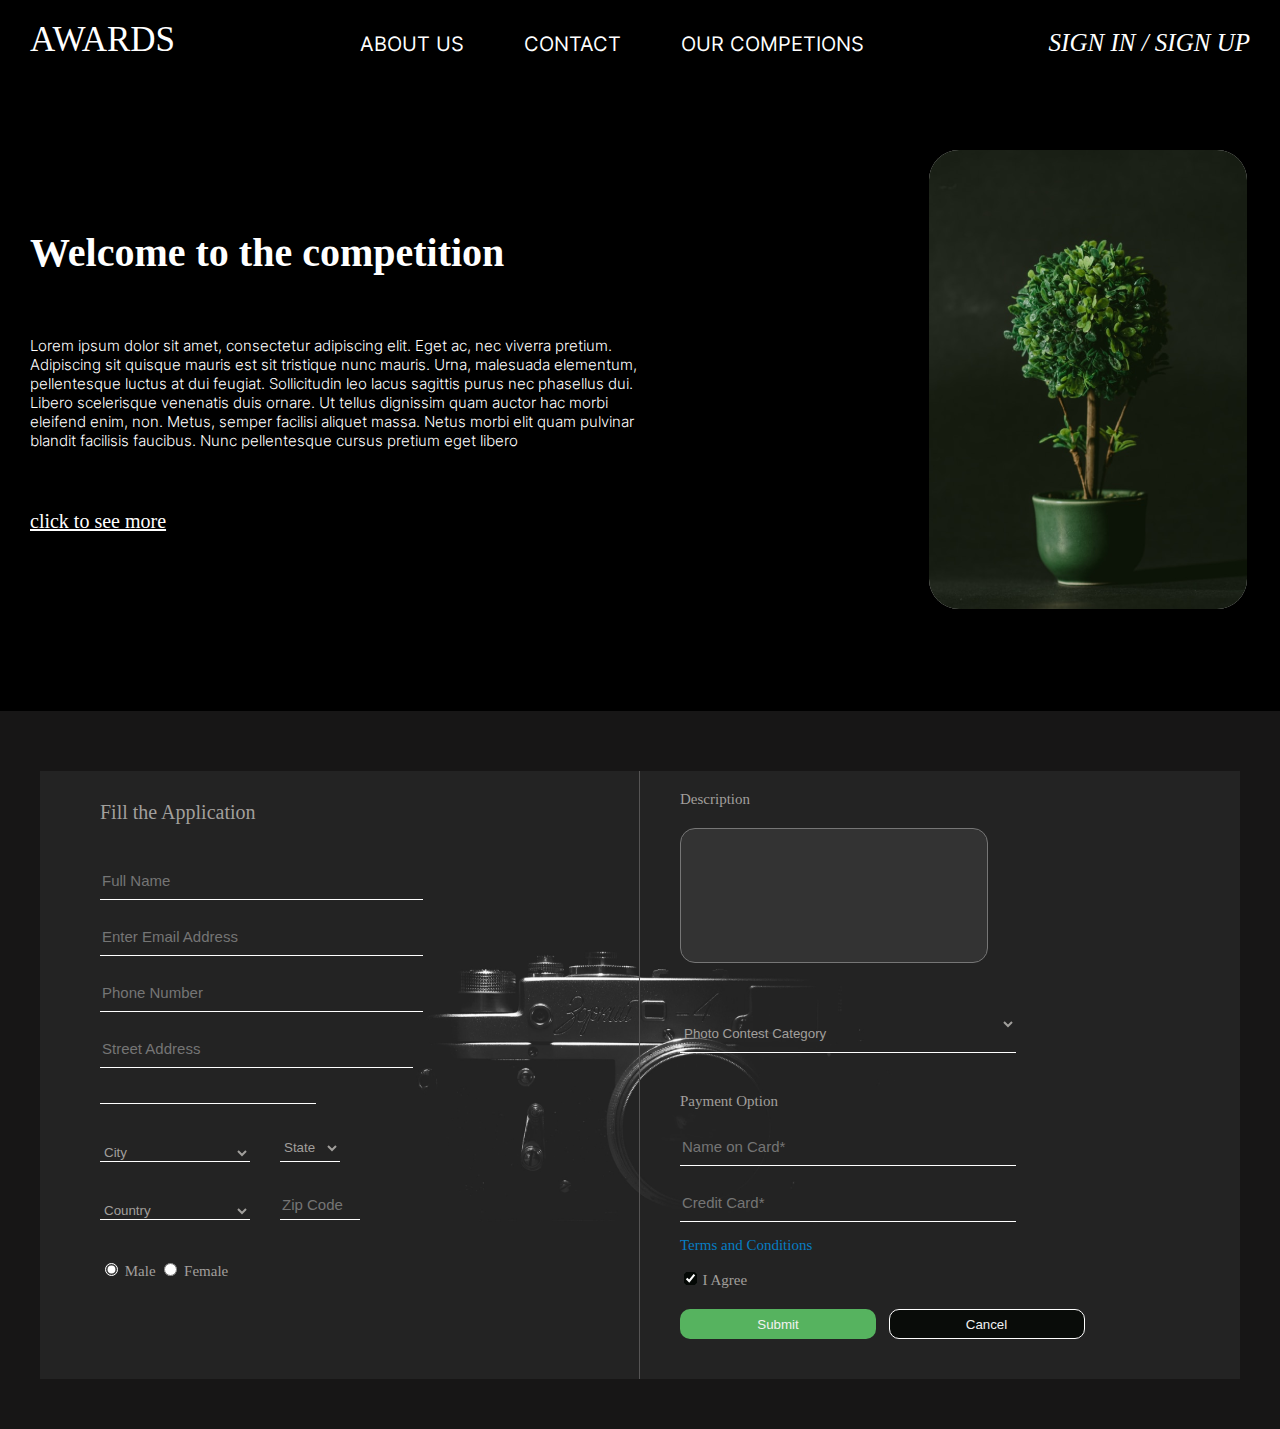
==== commit 1f445681: "assignment submission" ====
--- a/index.html
+++ b/index.html
@@ -10,16 +10,15 @@
     <body>
      <div class="parent-container">
           <div class="nav-container">
-              <div class="award"><a href="awards" class="hover-effect">AWARDS</a></div>
+              <div class="award"><a href="awards" class="hover-text">AWARDS</a></div>
               <div class="nav-middile">
-                <div><a href="about us" class="hover-effect">ABOUT US </a></div>
-                <div><a href="contact" class="hover-effect">CONTACT</a></div>
-                <div><a href="competion" class="hover-effect">OUR COMPETIONS</a></div>
+                <div><a href="about us" class="hover-text">ABOUT US </a></div>
+                <div><a href="contact" class="hover-text">CONTACT</a></div>
+                <div><a href="competion" class="hover-text">OUR COMPETIONS</a></div>
               </div>
-              <div class="entry"><a href="signin/signout" class="hover-effect">SIGN IN / SIGN UP</a></div>
+              <div class="signin-container"><a href="signin/signout" class="hover-text">SIGN IN / SIGN UP</a></div>
           </div>
-        <div class="second-container">
-            <div class="details">
+          <div class="details">
               <div class="content">
                   <div class="invite">
                    Welcome to the competition
@@ -39,51 +38,51 @@
               <div>
                 <img src="/asset/image/tree.svg" alt="tree picture" class="image">;
               </div>
-            </div>
-            <div class="parentbox">
-              <form>
-                <div class="childbox">
-                  <div class="first-half">
-                    <div class="formhead">Fill the Application</div>
-                    <div><input type="text" id="full-name" class="textfield-length" name="fullname" placeholder="Full Name" required></div>
-                    <div><input type="email" id="email" class="textfield-length" name="email" placeholder="Enter Email Address"></div>
-                    <div><input type="number" id="phone" class="textfield-length" name="phone" placeholder="Phone Number"></div>
-                    <div><input type="text" id="Address" name="Address" placeholder="Street Address"></div>
-                    <div><input type="text" id="empty-field" name="empty"></div>
-                    <div class="selection">
-                        <select name="city" id="city">
-                          <option value="city" class="option-colour">City</option>
-                          <option value="Mumbai" class="option-colour">Mumbai</option>
-                          <option value="Chennai" class="option-colour">Chennai</option>
-                          <option value="Bangalore" class="option-colour">Bangalore</option>
-                          <option value="Hyderabad" class="option-colour">Hyderabad</option>
-                        </select>
-                        <select name="state" id="state">
-                          <option value="state" class="option-colour">State</option>
-                          <option value="Maharashtra" class="option-colour">Maharashtra</option>
-                          <option value="Tamilnadu" class="option-colour">Tamilnadu</option>
-                          <option value="Karnataka" class="option-colour">Karnataka</option>
-                          <option value="Telangana" class="option-colour">Telangana</option>
-                        </select>
-                    </div>
-                    <div class="select-country">
-                        <select name="country" id="country">
-                          <option value="country" class="option-colour">Country</option>
-                          <option value="India" class="option-colour">India</option>
-                          <option value="Canada" class="option-colour">Canada</option>
-                          <option value="Singapore" class="option-colour">singapore</option>
-                          <option value="Germany" class="option-colour">Germany</option>
-                        </select>  
-                        <input type="text" id="zipcode" placeholder="Zip Code">
-                    </div>
-                    <div class="icon">
-                      <input type="radio"  name="gender" id="male" checked>
-                      <label for="male">Male</label>
-                      <input type="radio" name="gender" id="Female">
-                      <label for="female">Female</label>
-                    </div>
+          </div>
+          <div class="parentbox">
+            <form>
+              <div class="childbox">
+                <div class="form-primary">
+                  <div class="formhead">Fill the Application</div>
+                  <div><input type="text" id="full-name" class="textfield-length" name="fullname" placeholder="Full Name" required></div>
+                  <div><input type="email" id="email" class="textfield-length" name="email" placeholder="Enter Email Address"></div>
+                  <div><input type="number" id="phone" class="textfield-length" name="phone" placeholder="Phone Number"></div>
+                  <div><input type="text" id="Address" name="Address" placeholder="Street Address"></div>
+                  <div><input type="text" id="empty-field" name="empty"></div>
+                  <div class="selection">
+                    <select name="city" id="city">
+                      <option value="city" class="option-colour">City</option>
+                      <option value="Mumbai" class="option-colour">Mumbai</option>
+                      <option value="Chennai" class="option-colour">Chennai</option>
+                      <option value="Bangalore" class="option-colour">Bangalore</option>
+                      <option value="Hyderabad" class="option-colour">Hyderabad</option>
+                    </select>
+                    <select name="state" id="state">
+                      <option value="state" class="option-colour">State</option>
+                      <option value="Maharashtra" class="option-colour">Maharashtra</option>
+                      <option value="Tamilnadu" class="option-colour">Tamilnadu</option>
+                      <option value="Karnataka" class="option-colour">Karnataka</option>
+                      <option value="Telangana" class="option-colour">Telangana</option>
+                      </select>
                   </div>
-                <div class="second-half">
+                  <div class="select-country">
+                    <select name="country" id="country">
+                      <option value="country" class="option-colour">Country</option>
+                      <option value="India" class="option-colour">India</option>
+                      <option value="Canada" class="option-colour">Canada</option>
+                      <option value="Singapore" class="option-colour">singapore</option>
+                      <option value="Germany" class="option-colour">Germany</option>
+                    </select>  
+                    <input type="number" id="zipcode" placeholder="Zip Code">
+                  </div>
+                  <div class="icon">
+                    <input type="radio"  name="gender" id="male" checked>
+                    <label for="male">Male</label>
+                    <input type="radio" name="gender" id="Female">
+                    <label for="female">Female</label>
+                  </div>
+                </div>
+                <div class="form-secondary">
                   <div class="explanation">
                     <label for="Description">Description</label>
                   </div>
@@ -117,14 +116,13 @@
                   <div class="submission">
                       <input type="submit" id="submit" value="Submit">
                       <input type="submit" id="cancel" value="Cancel">
-                    </div>
                   </div>
                 </div>
-              </div>   
-            </div> 
-          </form>    
+              </div>
+            </div>
+          </form>   
+        </div> 
       </div>
-     </div>
     </body>
 </html>
 
--- a/style.css
+++ b/style.css
@@ -12,86 +12,72 @@
    font-family:inter;
    src:url(./asset/font/Inter-VariableFont_slnt\,wght.ttf)
  }
-
- body
- { 
+body
+{ 
    margin: 0; 
    background-color: black;
    display: flex;
    justify-content:center;
- }
+   align-items: center;
+}
  .parent-container
  {
    width: 100%; 
    max-width:1500px;
  }  
- second-container
- {
-   padding-top: 6rem;
- }
 .nav-container
- { 
+{ 
    width: 100%;
-   height: 2rem;
    max-width: 1500px; 
    display: flex;
    justify-content: space-between;
    align-items: baseline;
-   flex-wrap: wrap;
+   flex-wrap: wrap; 
    padding-top: 2rem;
-   padding-bottom: 2rem;
    padding-right: 3rem;
-   padding-left: 3rem;   
-   position: fixed;  
+   padding-left: 3rem; 
+   position: fixed; 
    background-color:black;
- }
+}
 .nav-middile
 {
- 
  display:flex ;
  gap:6rem;
- justify-content:space-between;
- align-items:flex-end; 
+ align-self:baseline; 
  flex-wrap: wrap; 
  font-family:inter;
  font-size: 2rem;
  font-weight: 400;
 }
 a
- {
+{
    text-decoration: none;
    color:white;
 }
 .award
 {
  font-size: 3.5rem;
- font-weight: 400;
- display: flex;
- align-items: flex-end;
-}
-.hover-effect:hover
+}
+.hover-text:hover
 {
    font-weight: 700;
 }
-
-.entry
+.signin-container
 {
  font-size: 2.5rem;
  font-style: italic;
  font-weight: 400;
 }   
-
 .details
 {
   display:flex;
   justify-content:space-between;
-  padding-left:3rem;
+  padding-left: 3rem;
   padding-right: 3rem;
   align-items: center; 
   flex-wrap: wrap;
-  height: 120vh; 
-  /* margin-left: 50px;
-  margin-right: 50px;  */
+  padding-top:15rem;
+  padding-bottom: 5rem;
 }
 .invite
 {
@@ -107,9 +93,10 @@
     justify-content: space-evenly;
 }
 .description
- {  padding-top: 6rem;
+ { 
+   padding-top: 6rem;
    padding-bottom: 6rem; 
-    font-family:Inter; 
+   font-family:Inter; 
    font-size: 1.5rem;
    font-weight: 300;
 }
@@ -125,16 +112,18 @@
   border-radius: 30px;
   height:459px;
   width:318px; 
-  
-  
 }
 .parentbox
 {
-   background-color:rgba(35,35,35,.8);
+   background-color:rgba(29, 27, 27, 0.8);
    width: 100%;  
-   margin-top:100px;
-   padding:40px; 
+   padding-right: 4rem;
+   padding-left: 4rem;
+   padding-top: 6rem;
+   padding-bottom: 5rem;
    min-width: 500px;
+   margin-top: 5rem;
+   
 }
 .childbox
 {  
@@ -146,7 +135,7 @@
    background-repeat: no-repeat;
    background-image: cover;
 } 
- .textfield-length
+.textfield-length
 {
   min-width: 60%;
   background-color: transparent;
@@ -156,14 +145,14 @@
   padding-top:30px;
   color: white;
 } 
- .first-half
+ .form-primary
 {
   flex-grow: 1; 
   flex-basis: 50%;
-  border-right: 1px solid white;
+  border-right: 1px solid rgb(85, 84, 84);
   padding-left:6rem;
 }
- .second-half
+ .form-secondary
 {  
   flex-grow: 1;
   flex-basis: 50%;
@@ -173,15 +162,13 @@
 {
  font-size: 2rem;
  margin-top: 3rem;
- margin-bottom: 30px;
+ margin-bottom: 20px;
  color: rgb(161, 159, 156);
-   
 }
 input:focus,textarea:focus
 {
   outline: none;
 }  
- 
 #empty-field
 {
    background-color: transparent;
@@ -209,10 +196,11 @@
    background-color:transparent;
    border: none;
    border-bottom: 1px solid white;
-   margin-top:30px;
+   margin-top:4rem; 
    color:rgb(161, 159, 156);
    margin-right: 3rem;
    width:15rem;
+   outline: none;
 }
 #state
 {
@@ -222,6 +210,7 @@
    margin-top:30px;
    color: rgb(161, 159, 156);
    width: 6rem;
+   outline: none;
 }
 #Address
 {
@@ -244,15 +233,15 @@
    background-color:transparent;
    border: none;
    border-bottom: 1px solid white;
-   margin-top:30px;
+   margin-top:4rem;
    color: rgb(161, 159, 156);
    margin-right: 3rem;
    width: 15rem;
-   
+   outline: none;
 }
 #zipcode
 {
-   width:7rem;
+   width:8rem;
    background-color: transparent;
    border: none;
    border-bottom: 1px solid white;
@@ -266,10 +255,10 @@
 } 
 .icon
 {
-  margin-top: 30px;
+  margin-top: 4rem;
   color:rgb(161, 159, 156);
   font-size: 1.5rem; 
-  margin-bottom: 4rem;; 
+  
 }
 input[type="radio"] 
 {
@@ -280,12 +269,12 @@
    background-color:transparent;
    color:rgb(161, 159, 156);
    font-size:1.5rem;
-   margin-top: 3rem; 
+   margin-top: 2rem; 
 }
 .explanation-area
 {
  width:55%;
- height: 20vh;
+ height: 15vh;
  border-radius: 15px;
  margin-top: 20px;
  background-color:rgba(51,51,51,1);
@@ -298,7 +287,8 @@
    border: none;
    border-bottom: 1px solid white;
    margin-top:30px;
-   color: rgb(161, 159, 156);  
+   color: rgb(161, 159, 156);
+   outline: none;  
 } 
 .payment
 {
@@ -329,31 +319,20 @@
 input[type="checkbox"] 
 {
    accent-color: rgb(4, 8, 5);
-   
-}
-
- /* .submission
-{
-  display: flex;
-  justify-content:flex-start; 
-  flex-wrap: wrap;
-  margin-bottom: 4rem;; 
-  
-}    */
+}
 #submit
 {
    background-color: rgba(86, 179, 95, 1);
    color: rgba(241, 241, 241, 1);
    cursor: pointer;
    border-radius: 10px;
-   padding-top: 0.6rem;
-   padding-bottom: 0.6rem;
+   height: 3rem; 
    margin-top: 2rem;
    text-align: center;
    margin-right: 1rem;
-   width: 40%;
-   border: none;
-   
+   margin-bottom: 4rem;
+   width: 35%;
+   border: none;
 }
 #cancel
 {
@@ -361,13 +340,11 @@
    color: rgba(241, 241, 241, 1);
    cursor: pointer;
    border-radius: 10px;
-   padding-top: 0.5rem; 
-   padding-bottom: 0.5rem;
+   height: 3rem; 
    margin-top: 2rem;
    text-align: center;
-   width: 40%;
+   width: 35%;
    border: 1px solid white;
-
 }
 
     
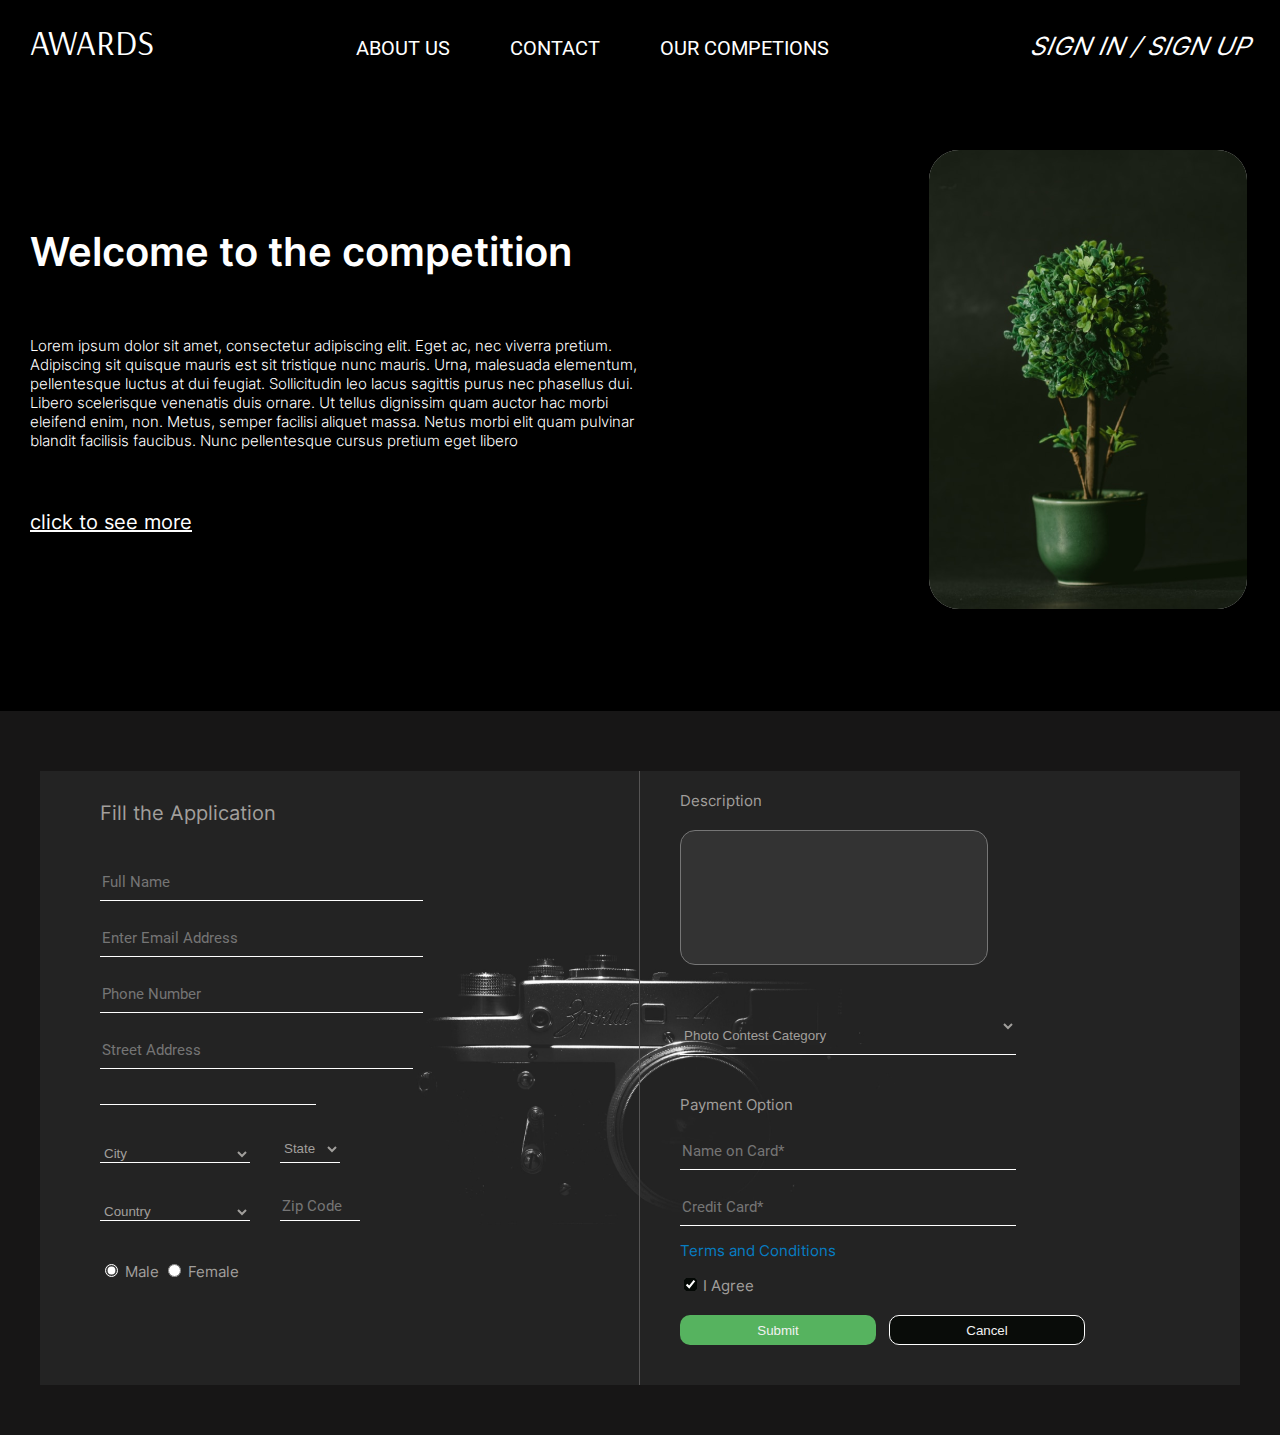
==== commit 8eff3fe9: "assignment submission" ====
--- a/index.html
+++ b/index.html
@@ -104,7 +104,7 @@
                     <input type="text" id="card" class="textfield-length" name="card" placeholder="Name on Card*">
                   </div>
                   <div>
-                    <input type="text" id="credit" class="textfield-length" name="credit" placeholder="Credit Card*">
+                    <input type="number" id="credit" class="textfield-length" name="credit" placeholder="Credit Card*">
                   </div>
                   <div class="terms">
                     <label for="terms" class="conditions">Terms and Conditions</label>
--- a/style.css
+++ b/style.css
@@ -5,12 +5,20 @@
  html
  {
    font-size: 62.5%;
-   
+   font-family: inter;
  }
  @font-face
  {
    font-family:inter;
    src:url(./asset/font/Inter-VariableFont_slnt\,wght.ttf)
+ }
+ @font-face {
+   font-family: roboto;
+   src: url(./asset/font/Roboto-Regular.ttf);
+ }
+ @font-face {
+   font-family: arsenal;
+   src: url(./asset/font/Arsenal-Regular.ttf);
  }
 body
 { 
@@ -45,7 +53,7 @@
  gap:6rem;
  align-self:baseline; 
  flex-wrap: wrap; 
- font-family:inter;
+ font-family:roboto;
  font-size: 2rem;
  font-weight: 400;
 }
@@ -54,9 +62,10 @@
    text-decoration: none;
    color:white;
 }
-.award
-{
+.award{
+    
  font-size: 3.5rem;
+ font-family: arsenal;
 }
 .hover-text:hover
 {
@@ -183,6 +192,7 @@
 ::placeholder
 {
    font-size: 1.5rem;
+   font-family: roboto;
 }
 .selection
 {
@@ -248,6 +258,12 @@
    padding-top:30px;
    color: white;
 }
+input[type="number"]::-webkit-outer-spin-button,
+
+input[type="number"]::-webkit-inner-spin-button
+ {
+  -webkit-appearance: none;
+ }
  .option-colour
 {
  color: white;
